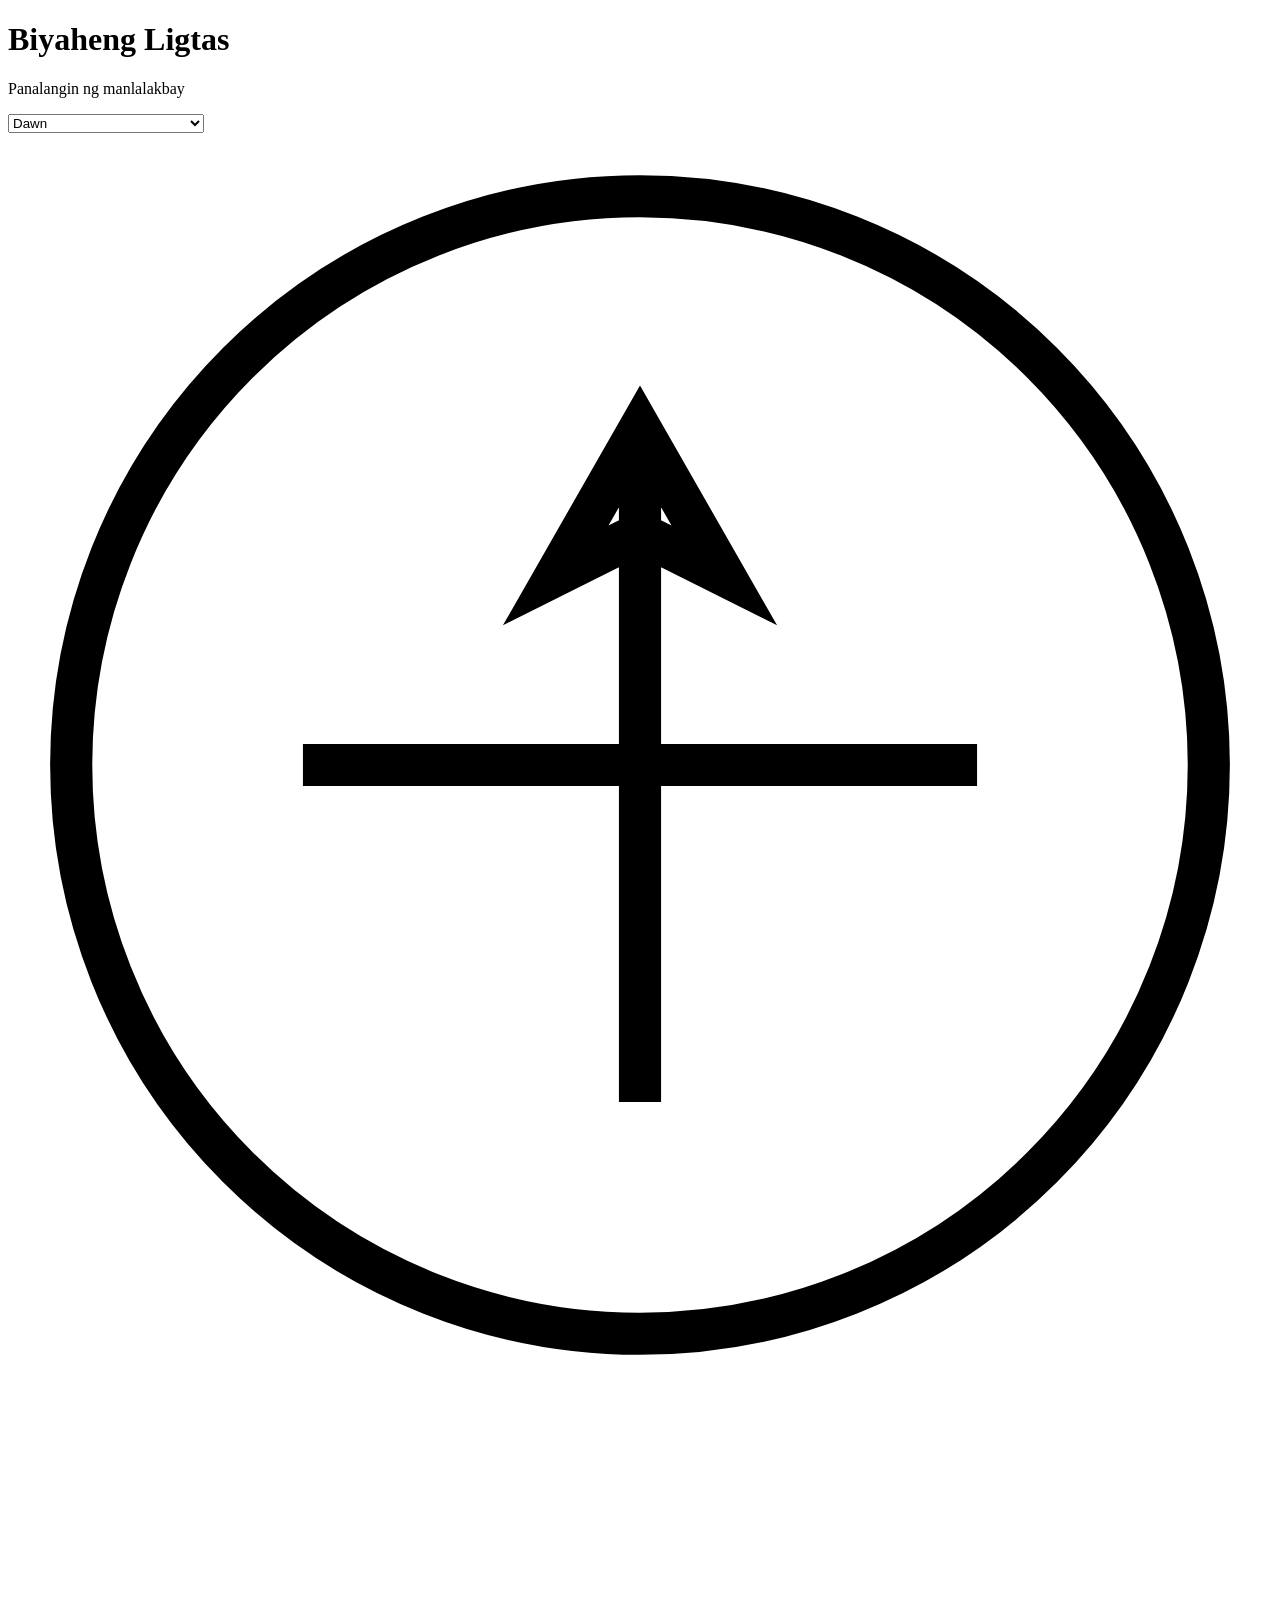
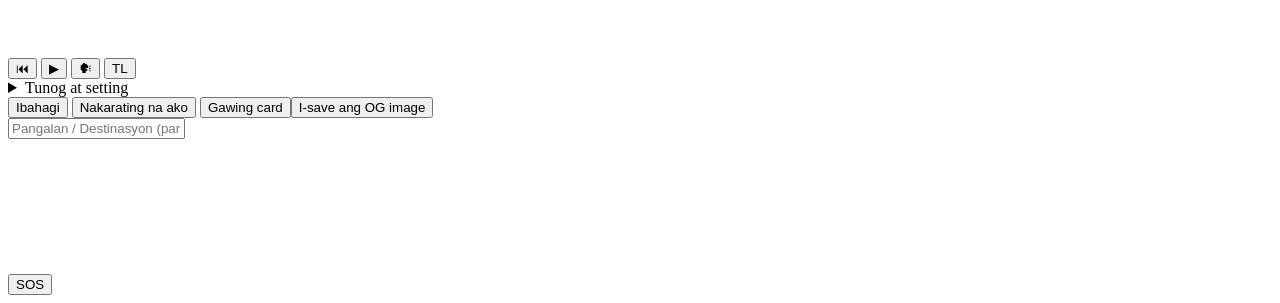
==== index.html @ 8cfdaec7 "Add files via upload" ====
<!doctype html>
<html lang="fil">
<head>
<meta charset="utf-8">
<meta name="viewport" content="width=device-width,initial-scale=1,viewport-fit=cover">
<title>Biyaheng Ligtas — Panalangin Bago Bumiyahe</title>
<meta name="description" content="Isang panalangin at basbas para sa bawat Pilipinong bumibiyahe. Gumagana kahit offline.">
<meta name="theme-color" content="#0f2a43">
<link rel="manifest" href="manifest.webmanifest">
<link rel="icon" href="favicon.svg" type="image/svg+xml">
<link rel="apple-touch-icon" id="touchIcon" href="favicon.svg">
<meta name="apple-mobile-web-app-capable" content="yes">
<meta name="mobile-web-app-capable" content="yes">
<meta name="apple-mobile-web-app-title" content="Biyaheng Ligtas">
<meta name="apple-mobile-web-app-status-bar-style" content="black-translucent">
<meta property="og:type" content="music.song">
<meta property="og:title" content="Biyaheng Ligtas — Panalangin Bago Bumiyahe">
<meta property="og:description" content="Pakinggan ang panalangin ng manlalakbay. Ligtas na biyahe sa iyo.">
<!-- SET ONCE: replace USERNAME and REPO below with your GitHub Pages address (scrapers need absolute URLs and ignore JavaScript). -->
<meta property="og:url" content="https://USERNAME.github.io/REPO/">
<meta property="og:site_name" content="Biyaheng Ligtas">
<meta property="og:image" content="https://USERNAME.github.io/REPO/og.png">
<meta property="og:image:type" content="image/png"><meta property="og:image:alt" content="Biyaheng Ligtas — panalangin ng manlalakbay">
<meta property="og:image:width" content="1200"><meta property="og:image:height" content="630">
<meta name="twitter:image" content="https://USERNAME.github.io/REPO/og.png">
<meta name="twitter:card" content="summary_large_image">
<link rel="stylesheet" href="css/styles.css">
</head>
<body data-theme="dawn">
<div id="offlineBar" hidden>Offline ka — gumagana pa rin ang app.</div>
<main>
  <header>
    <h1>Biyaheng Ligtas</h1>
    <p class="sub">Panalangin ng manlalakbay</p>
    <select id="themeSel" aria-label="Display mode">
      <option value="dawn">Dawn</option><option value="sun">Sikat ng araw</option><option value="oled">Battery saver</option><option value="paper">E-paper (mataas na contrast)</option>
    </select>
  </header>

  <section class="card" aria-live="polite">
    <div class="medal" aria-hidden="true">
      <svg viewBox="0 0 120 120"><circle cx="60" cy="60" r="54" fill="none" stroke="currentColor" stroke-width="4"/>
      <circle id="ring" cx="60" cy="60" r="54" fill="none" stroke="var(--gold)" stroke-width="6" stroke-linecap="round" stroke-dasharray="339.3" stroke-dashoffset="339.3" transform="rotate(-90 60 60)"/>
      <path d="M60 28v64M28 60h64M60 28l8 14-8-4-8 4z" stroke="currentColor" stroke-width="4" fill="none"/></svg>
    </div>
    <svg id="wave" viewBox="0 0 200 40" aria-hidden="true"><polyline id="wl" fill="none" stroke="var(--gold)" stroke-width="2" points="0,20 200,20"/></svg>
    <div id="prayer" class="prayer"></div>
    <div class="ctrl">
      <button id="rew" aria-label="Ulitin">⏮</button>
      <button id="play" class="main" aria-label="Play">▶</button>
      <button id="voice" aria-pressed="true" aria-label="Boses">🗣</button>
      <button id="lang" aria-label="Wika">TL</button>
    </div>
  </section>

  <details class="card" id="set"><summary>Tunog at setting</summary>
<label>Bilis <input type="range" id="rate" min=".8" max="1.15" step=".05" value=".85"></label>
<label>EQ <select id="eq"><option value="default">Default</option><option value="terminal">Terminal / jeep</option><option value="flight">In-flight / tahimik</option></select></label>
<label><input type="checkbox" id="noise"> Brown noise</label><label><input type="checkbox" id="loop"> Ulit-ulitin</label>
<label><input type="checkbox" id="a432" checked> 432 Hz</label><label><input type="checkbox" id="spatial" checked> 3D pan (earphones)</label></details>
  <section class="row">
    <button id="share">Ibahagi</button>
    <button id="checkin">Nakarating na ako</button>
    <button id="cardBtn">Gawing card</button><button id="ogBtn">I-save ang OG image</button>
  </section>
  <input id="dest" placeholder="Pangalan / Destinasyon (para sa card)" aria-label="Destinasyon">
</main>

<button id="sos" aria-label="Emergency">SOS</button>
<dialog id="sosDlg"><div class="grab"></div><h2>Emergency hotlines</h2>
<ul class="hot"><li><a href="tel:911">911 — National Emergency</a></li><li><a href="tel:143">143 — Red Cross</a></li>
<li><a href="tel:*1627">PCG — (02) 8527-8481</a></li><li><a href="tel:136">136 — MMDA</a></li><li><a href="tel:117">117 — PNP</a></li></ul>
<form method="dialog"><button>Isara</button></form></dialog>
<div id="install" hidden><span>I-install ang app</span><button id="installBtn">Install</button><button id="installX" aria-label="Isara">✕</button></div>
<canvas id="fx" aria-hidden="true"></canvas>
<script src="js/icons-generator.js"></script>
<script src="js/audio.js"></script>
<script src="js/app.js"></script>
</body></html>
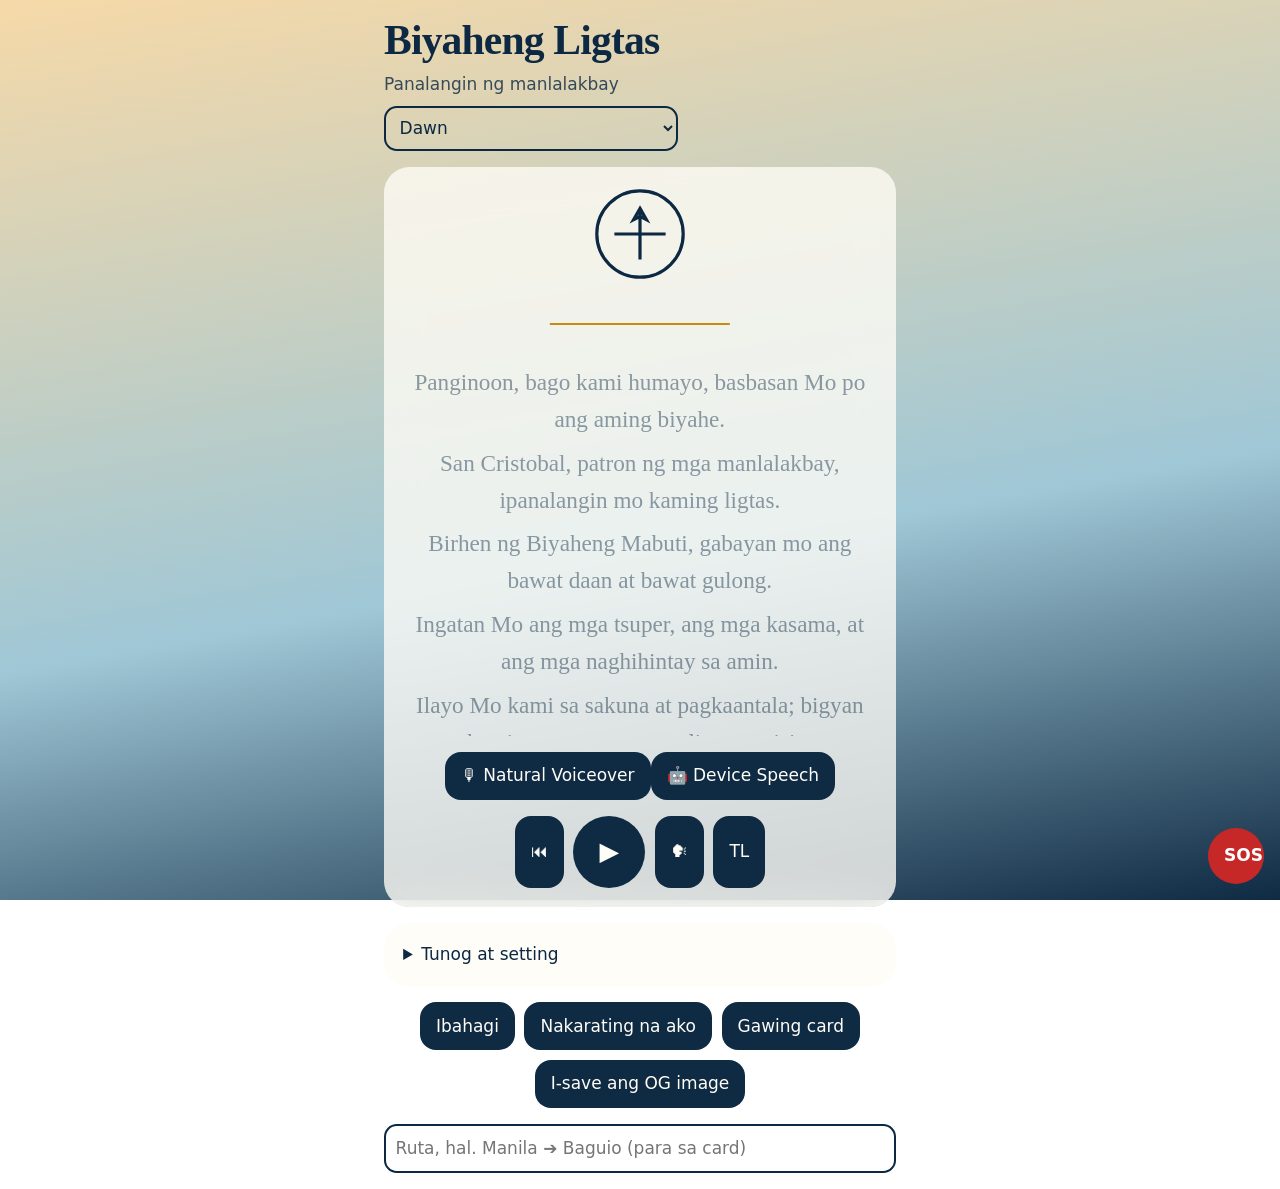
==== commit 97e01254: "Add files via upload" ====
--- a/index.html
+++ b/index.html
@@ -33,7 +33,7 @@
     <h1>Biyaheng Ligtas</h1>
     <p class="sub">Panalangin ng manlalakbay</p>
     <select id="themeSel" aria-label="Display mode">
-      <option value="dawn">Dawn</option><option value="sun">Sikat ng araw</option><option value="oled">Battery saver</option><option value="paper">E-paper (mataas na contrast)</option>
+      <option value="dawn">Dawn</option><option value="sun">Sikat ng araw</option><option value="oled">Battery saver</option><option value="paper">E-paper (mataas na contrast)</option><option value="red">Night pilot (pulang ilaw)</option>
     </select>
   </header>
 
@@ -45,6 +45,7 @@
     </div>
     <svg id="wave" viewBox="0 0 200 40" aria-hidden="true"><polyline id="wl" fill="none" stroke="var(--gold)" stroke-width="2" points="0,20 200,20"/></svg>
     <div id="prayer" class="prayer"></div>
+    <div class="seg" role="group" aria-label="Boses"><button id="vNat" aria-pressed="false" disabled title="Mag-load o mag-record muna ng boses sa Tunog at setting">🎙 Natural Voiceover</button><button id="vTts" aria-pressed="true">🤖 Device Speech</button><span id="natPill" class="pill" role="status" hidden>● Natural Voice Active</span></div>
     <div class="ctrl">
       <button id="rew" aria-label="Ulitin">⏮</button>
       <button id="play" class="main" aria-label="Play">▶</button>
@@ -57,13 +58,18 @@
 <label>Bilis <input type="range" id="rate" min=".8" max="1.15" step=".05" value=".85"></label>
 <label>EQ <select id="eq"><option value="default">Default</option><option value="terminal">Terminal / jeep</option><option value="flight">In-flight / tahimik</option></select></label>
 <label><input type="checkbox" id="noise"> Brown noise</label><label><input type="checkbox" id="loop"> Ulit-ulitin</label>
-<label><input type="checkbox" id="a432" checked> 432 Hz</label><label><input type="checkbox" id="spatial" checked> 3D pan (earphones)</label></details>
+<label><input type="checkbox" id="a432" checked> 432 Hz</label><label><input type="checkbox" id="spatial" checked> 3D pan (earphones)</label>
+<label><input type="checkbox" id="theta"> 6 Hz theta beat (earphones)</label>
+<div class="mgr"><button id="recBtn">🎙 Itala ang boses</button><span id="recTime">00:00 / 01:00</span>
+<button id="recPrev" disabled>▶ Pakinggan</button><button id="recDel" disabled>Burahin ang Recording</button>
+<label class="fb" title="Nase-save sa device para offline at hindi na kailangang i-upload ulit">📁 Mag-load ng audio<input type="file" id="recFile" accept="audio/mp3,audio/opus,audio/ogg,audio/wav,audio/m4a,audio/*,.mp3,.opus,.ogg,.wav,.m4a" hidden></label></div>
+<label>Arrival alarm (minuto) <input type="number" id="napMin" min="1" max="720" value="30"></label><button id="napBtn">Arrival alarm</button></details>
   <section class="row">
     <button id="share">Ibahagi</button>
     <button id="checkin">Nakarating na ako</button>
     <button id="cardBtn">Gawing card</button><button id="ogBtn">I-save ang OG image</button>
   </section>
-  <input id="dest" placeholder="Pangalan / Destinasyon (para sa card)" aria-label="Destinasyon">
+  <input id="dest" placeholder="Ruta, hal. Manila ➔ Baguio (para sa card)" aria-label="Destinasyon">
 </main>
 
 <button id="sos" aria-label="Emergency">SOS</button>
@@ -72,6 +78,8 @@
 <li><a href="tel:*1627">PCG — (02) 8527-8481</a></li><li><a href="tel:136">136 — MMDA</a></li><li><a href="tel:117">117 — PNP</a></li></ul>
 <form method="dialog"><button>Isara</button></form></dialog>
 <div id="install" hidden><span>I-install ang app</span><button id="installBtn">Install</button><button id="installX" aria-label="Isara">✕</button></div>
+<div id="iosTip" hidden>Sa Safari: i-tap ang <svg width="16" height="18" viewBox="0 0 16 18" fill="none" stroke="currentColor" stroke-width="1.6"><path d="M8 11V1M4.5 4.5 8 1l3.5 3.5M3 7H2v10h12V7h-1"/></svg> Share, saka “Add to Home Screen”.</div>
+<div id="toast" role="status" hidden></div>
 <canvas id="fx" aria-hidden="true"></canvas>
 <script src="js/icons-generator.js"></script>
 <script src="js/audio.js"></script>
--- a/css/styles.css
+++ b/css/styles.css
@@ -0,0 +1,54 @@
+:root{--bg:linear-gradient(170deg,#f6d9a8,#9fc7d6 60%,#0f2a43);--fg:#0f2a43;--card:rgba(255,253,247,.78);--gold:#c98a1b;--btn:#0f2a43;--btnfg:#fffdf7;--blur:blur(18px)}
+[data-theme=sun]{--bg:#fff;--fg:#000;--card:#ffe94d;--gold:#000;--btn:#000;--btnfg:#fff;--blur:none}
+[data-theme=oled]{--bg:#000;--fg:#e8e2d0;--card:#0a0a0a;--gold:#f0b64a;--btn:#1a1a1a;--btnfg:#f0b64a;--blur:none}
+*{box-sizing:border-box}
+html,body{margin:0;min-height:100dvh}
+body{background:var(--bg);background-attachment:fixed;color:var(--fg);font:17px/1.5 system-ui,-apple-system,sans-serif;
+padding:env(safe-area-inset-top) env(safe-area-inset-right) env(safe-area-inset-bottom) env(safe-area-inset-left);transition:background .6s}
+main{max-width:34rem;margin:auto;padding:1rem;display:grid;gap:1rem}
+header{display:flex;flex-wrap:wrap;align-items:end;gap:.5rem;justify-content:space-between}
+h1{margin:0;font:700 clamp(1.8rem,7vw,2.6rem) Georgia,serif;letter-spacing:-.02em}
+.sub{margin:0;flex-basis:100%;opacity:.8}
+select,input,button{font:inherit;color:inherit}
+select,input{padding:.6rem;border-radius:.8rem;border:2px solid currentColor;background:transparent}
+input{width:100%}
+.card{background:var(--card);backdrop-filter:var(--blur);border-radius:1.6rem;padding:1.2rem;display:grid;gap:1rem;justify-items:center}
+@supports not (backdrop-filter:blur(1px)){.card{background:#fffdf7}}
+.medal{width:96px;color:var(--fg)}
+.prayer{font:clamp(1.15rem,4.6vw,1.45rem)/1.6 Georgia,serif;text-align:center;max-height:42dvh;overflow:auto;scroll-behavior:smooth;width:100%}
+.prayer p{margin:.4rem 0;opacity:.45;transition:opacity .4s,transform .4s;will-change:transform}
+.prayer p.on{opacity:1;transform:scale(1.03);font-weight:700}
+.ctrl,.row{display:flex;gap:.6rem;flex-wrap:wrap;justify-content:center}
+button{min-height:48px;min-width:48px;padding:0 1rem;border:0;border-radius:1rem;background:var(--btn);color:var(--btnfg);cursor:pointer}
+button.main{font-size:1.6rem;width:72px;border-radius:50%;height:72px}
+button:focus-visible,select:focus-visible,input:focus-visible{outline:3px solid var(--gold);outline-offset:2px}
+#sos{position:fixed;right:1rem;bottom:calc(1rem + env(safe-area-inset-bottom));background:#c62828;color:#fff;border-radius:50%;width:56px;height:56px;font-weight:800}
+dialog{border:0;border-radius:1.4rem;padding:1.2rem;max-width:90vw;background:#fffdf7;color:#000}
+.hot{list-style:none;padding:0}.hot a{display:block;padding:.7rem 0;font-weight:600;color:inherit}
+#install{position:fixed;left:1rem;right:1rem;bottom:calc(5rem + env(safe-area-inset-bottom));display:flex;gap:.5rem;align-items:center;background:var(--btn);color:var(--btnfg);padding:.6rem 1rem;border-radius:1rem}
+#install span{flex:1}#install button{background:var(--gold);color:#000}
+#offlineBar{background:#000;color:#fff;text-align:center;padding:.4rem;animation:drop .4s}
+@keyframes drop{from{transform:translateY(-100%)}}
+[hidden]{display:none!important}
+@media (prefers-reduced-motion:reduce){*{animation:none!important;transition:none!important;scroll-behavior:auto!important}}
+@media (prefers-contrast:more){.card{background:#fff;color:#000}}
+
+/* v2 */
+:root{--gold:#c98a1b;--gold:oklch(.68 .14 75);--fg:#0f2a43;--fg:oklch(.27 .06 250)}
+[data-theme=sun]{--gold:#000;--fg:#000}
+[data-theme=paper]{--bg:#fff;--fg:#000;--card:#fff;--gold:#000;--btn:#fff;--btnfg:#000;--blur:none;font-family:Georgia,serif}
+[data-theme=paper] *{border-radius:0!important;box-shadow:none!important;text-shadow:none!important}
+[data-theme=paper] .card,[data-theme=paper] button,[data-theme=paper] select,[data-theme=paper] input{border:2px solid #000}
+::view-transition-old(root),::view-transition-new(root){animation:none;mix-blend-mode:normal}
+::view-transition-new(root){z-index:2}
+#wave{width:100%;height:36px}
+.prayer .w{color:var(--gold);text-decoration:underline;text-underline-offset:4px}
+#set{justify-items:start;width:100%}#set label{display:flex;gap:.6rem;align-items:center}
+#fx{position:fixed;inset:0;pointer-events:none;z-index:50}
+.card{container-type:inline-size;width:100%}
+@container (max-width:22rem){.prayer{font-size:1.05rem}.ctrl{gap:.3rem}button{padding:0 .7rem}}
+dialog{position:fixed;inset:auto 0 0 0;margin:0;width:100%;max-width:none;border-radius:1.4rem 1.4rem 0 0;transition:transform .25s cubic-bezier(.3,1.4,.5,1)}
+dialog::backdrop{background:#0008;backdrop-filter:blur(6px)}
+.grab{width:44px;height:5px;border-radius:3px;background:#0005;margin:0 auto .8rem}
+.hot{display:grid;grid-template-columns:1fr}
+@media (horizontal-viewport-segments:2){main{max-width:none;grid-template-columns:1fr 1fr;align-items:start}header{grid-column:1/-1}}
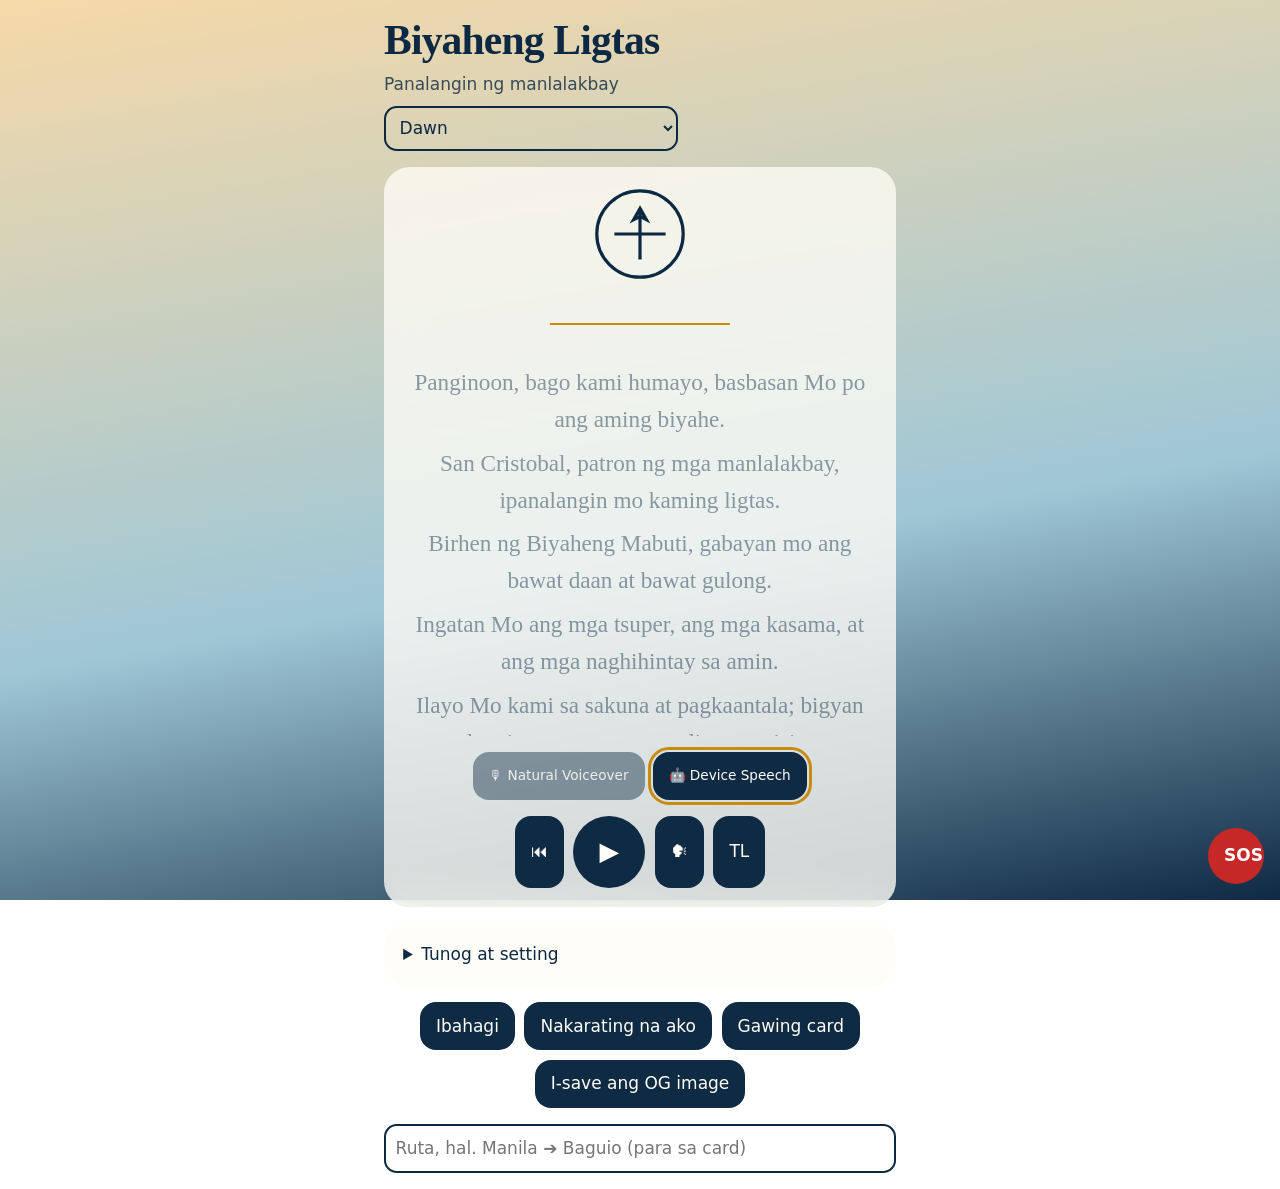
==== commit 45d67486: "Update index.html" ====
--- a/index.html
+++ b/index.html
@@ -17,12 +17,12 @@
 <meta property="og:title" content="Biyaheng Ligtas — Panalangin Bago Bumiyahe">
 <meta property="og:description" content="Pakinggan ang panalangin ng manlalakbay. Ligtas na biyahe sa iyo.">
 <!-- SET ONCE: replace USERNAME and REPO below with your GitHub Pages address (scrapers need absolute URLs and ignore JavaScript). -->
-<meta property="og:url" content="https://USERNAME.github.io/REPO/">
+<meta property="og:url" content="https:esp046-cyber.github.io/biyahengligtas/">
 <meta property="og:site_name" content="Biyaheng Ligtas">
-<meta property="og:image" content="https://USERNAME.github.io/REPO/og.png">
+<meta property="og:image" content="https:esp046-cyber.github.io/biyahengligtas/og.png">
 <meta property="og:image:type" content="image/png"><meta property="og:image:alt" content="Biyaheng Ligtas — panalangin ng manlalakbay">
 <meta property="og:image:width" content="1200"><meta property="og:image:height" content="630">
-<meta name="twitter:image" content="https://USERNAME.github.io/REPO/og.png">
+<meta name="twitter:image" content="https:esp046-cyber.github.io/biyahengligtas/og.png">
 <meta name="twitter:card" content="summary_large_image">
 <link rel="stylesheet" href="css/styles.css">
 </head>
--- a/css/styles.css
+++ b/css/styles.css
@@ -52,3 +52,17 @@
 .grab{width:44px;height:5px;border-radius:3px;background:#0005;margin:0 auto .8rem}
 .hot{display:grid;grid-template-columns:1fr}
 @media (horizontal-viewport-segments:2){main{max-width:none;grid-template-columns:1fr 1fr;align-items:start}header{grid-column:1/-1}}
+
+/* v3 */
+[data-theme=red]{--bg:#000;--fg:#ff3b30;--card:#060000;--gold:#ff3b30;--btn:#1a0000;--btnfg:#ff3b30;--blur:none}
+[data-theme=red] #sos{background:#300;color:#ff3b30}[data-theme=red] dialog{background:#060000;color:#ff3b30}
+input[type=checkbox]{width:auto}input[type=number]{width:6rem}
+#iosTip{position:fixed;left:1rem;right:1rem;bottom:calc(5rem + env(safe-area-inset-bottom));background:#fffdf7;color:#000;padding:.8rem 1rem;border-radius:1rem;text-align:center;z-index:40}
+
+/* v5 */
+.seg,.mgr{display:flex;flex-wrap:wrap;gap:.5rem;align-items:center;justify-content:center}.seg button{font-size:.85rem}
+.seg [aria-pressed=true]{outline:3px solid var(--gold);outline-offset:2px}button:disabled{opacity:.45;cursor:not-allowed}
+.fb{padding:.7rem 1rem;border-radius:1rem;background:var(--btn);color:var(--btnfg);cursor:pointer}
+#toast{position:fixed;left:1rem;right:1rem;top:calc(1rem + env(safe-area-inset-top));background:#000;color:#fff;padding:.8rem 1rem;border-radius:1rem;text-align:center;z-index:60}
+
+.pill{background:#1f9d55;color:#fff;border-radius:999px;padding:.25rem .8rem;font-size:.8rem;font-weight:700;white-space:nowrap}
